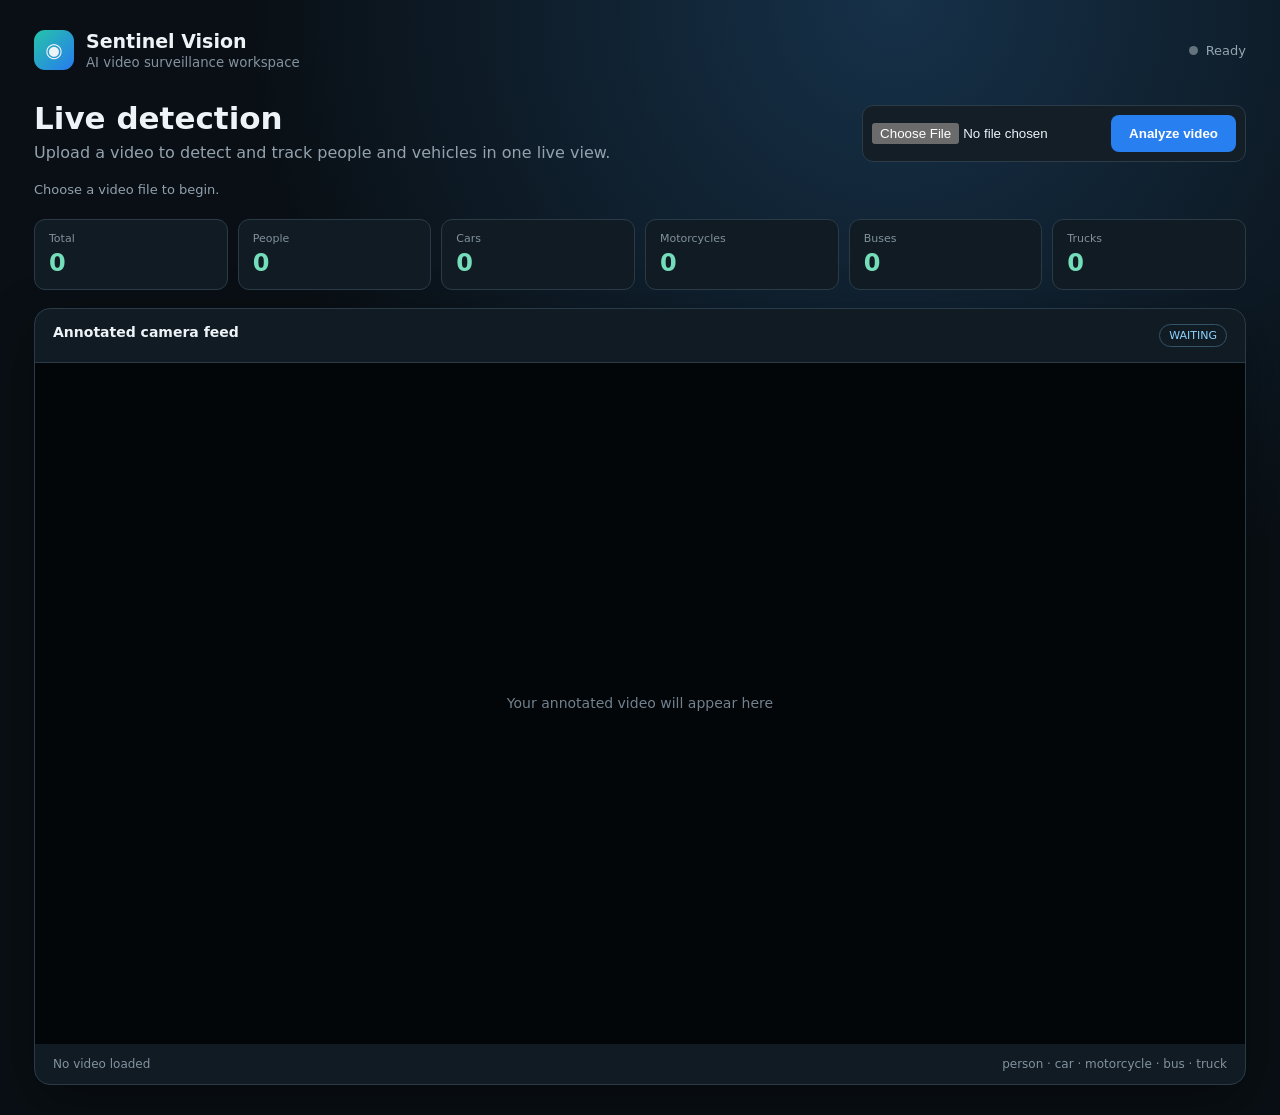
==== app/web/static/index.html @ 0e58239e "Add live object counters to detection UI" ====
<!doctype html>
<html lang="en">
<head>
  <meta charset="utf-8"><meta name="viewport" content="width=device-width,initial-scale=1">
  <title>Sentinel Vision</title>
  <style>
    :root{font-family:Inter,system-ui,sans-serif;color:#edf3f7;background:#090f14;color-scheme:dark}*{box-sizing:border-box}body{margin:0;min-height:100vh;background:radial-gradient(circle at 70% 0,#163149,#090f14 46%)}.shell{max-width:1280px;margin:auto;padding:30px 34px}.top{display:flex;justify-content:space-between;align-items:center;margin-bottom:30px}.brand{display:flex;gap:12px;align-items:center}.logo{width:40px;height:40px;border-radius:11px;display:grid;place-items:center;background:linear-gradient(135deg,#26c4a9,#277bef);font-size:20px}.brand b{font-size:19px}.brand small{display:block;color:#83929f;margin-top:3px}.status{display:flex;gap:8px;align-items:center;color:#94a5b1;font-size:13px}.dot{width:9px;height:9px;border-radius:99px;background:#64737d}.dot.live{background:#25d49a;box-shadow:0 0 14px #25d49a}.heading{display:flex;justify-content:space-between;align-items:end;margin-bottom:20px}.heading h1{font-size:31px;margin:0 0 7px}.heading p{margin:0;color:#93a2ad}.upload{display:flex;gap:9px;align-items:center;padding:9px;border:1px solid #2b3b47;border-radius:11px;background:#141e27}.upload input{max-width:230px}.button{border:0;border-radius:8px;padding:11px 18px;background:#287ff0;color:white;font-weight:700;cursor:pointer}.button:disabled{opacity:.55;cursor:wait}.message{height:23px;margin:0 0 14px;color:#91a1ad;font-size:13px}.message.good{color:#6de0b3}.message.error{color:#ff9292}.viewer{background:#111b23;border:1px solid #2a3b47;border-radius:16px;overflow:hidden;box-shadow:0 18px 55px #0005}.viewer-head{display:flex;justify-content:space-between;padding:15px 18px;border-bottom:1px solid #2a3b47;font-size:14px}.tag{color:#8ed3ff;border:1px solid #345468;border-radius:18px;padding:4px 9px;font-size:11px}.screen{background:#030608;aspect-ratio:16/9;display:grid;place-items:center}.screen img{display:none;width:100%;height:100%;object-fit:contain}.empty{color:#71818e;font-size:14px}.viewer-foot{display:flex;justify-content:space-between;padding:13px 18px;color:#82929f;font-size:12px}@media(max-width:800px){.shell{padding:20px 14px}.heading{display:block}.upload{margin-top:18px}.heading h1{font-size:26px}.upload input{max-width:170px}}
  .counters{display:grid;grid-template-columns:repeat(6,1fr);gap:10px;margin-bottom:18px}.counter{background:#111b23;border:1px solid #2a3b47;border-radius:11px;padding:12px 14px}.counter small{display:block;color:#81919d;font-size:11px}.counter b{display:block;font-size:24px;margin-top:4px;color:#74ddb9}@media(max-width:800px){.counters{grid-template-columns:repeat(3,1fr)}}
  </style>
</head>
<body><main class="shell">
  <header class="top"><div class="brand"><div class="logo">◉</div><div><b>Sentinel Vision</b><small>AI video surveillance workspace</small></div></div><div class="status"><i class="dot" id="dot"></i><span id="connection">Ready</span></div></header>
  <section class="heading"><div><h1>Live detection</h1><p>Upload a video to detect and track people and vehicles in one live view.</p></div><form class="upload" id="form"><input id="file" type="file" accept="video/*" required><button class="button" id="start">Analyze video</button></form></section>
  <div class="message" id="message">Choose a video file to begin.</div>
  <section class="counters"><div class="counter"><small>Total</small><b id="total">0</b></div><div class="counter"><small>People</small><b id="person">0</b></div><div class="counter"><small>Cars</small><b id="car">0</b></div><div class="counter"><small>Motorcycles</small><b id="motorcycle">0</b></div><div class="counter"><small>Buses</small><b id="bus">0</b></div><div class="counter"><small>Trucks</small><b id="truck">0</b></div></section>
  <section class="viewer"><div class="viewer-head"><strong>Annotated camera feed</strong><span class="tag" id="tag">WAITING</span></div><div class="screen"><div class="empty" id="empty">Your annotated video will appear here</div><img id="stream" alt="Live annotated detection stream"></div><div class="viewer-foot"><span id="filename">No video loaded</span><span>person · car · motorcycle · bus · truck</span></div></section>
</main><script>
const form=document.getElementById('form'),file=document.getElementById('file'),start=document.getElementById('start'),stream=document.getElementById('stream'),message=document.getElementById('message'),dot=document.getElementById('dot'),connection=document.getElementById('connection'),tag=document.getElementById('tag'),empty=document.getElementById('empty'),filename=document.getElementById('filename');let countTimer;
async function refreshCounts(session){const r=await fetch('/api/counts/'+session);if(!r.ok)return;const data=await r.json();for(const key of ['total','person','car','motorcycle','bus','truck'])document.getElementById(key).textContent=data[key]||0}
form.onsubmit=async e=>{e.preventDefault();if(!file.files[0])return;start.disabled=true;message.className='message';message.textContent='Uploading video…';connection.textContent='Uploading';dot.className='dot';const body=new FormData();body.append('file',file.files[0]);try{const r=await fetch('/api/uploads',{method:'POST',body}),data=await r.json();if(!r.ok)throw Error(data.detail||'Upload failed');stream.src=data.stream_url;stream.style.display='block';empty.style.display='none';filename.textContent=file.files[0].name;tag.textContent='LIVE';connection.textContent='Detection live';dot.className='dot live';message.className='message good';message.textContent='Live detection is running. Boxes show class, track ID, and confidence.';clearInterval(countTimer);countTimer=setInterval(()=>refreshCounts(data.session_id),500)}catch(err){message.className='message error';message.textContent=err.message;connection.textContent='Error';start.disabled=false}};
</script></body></html>
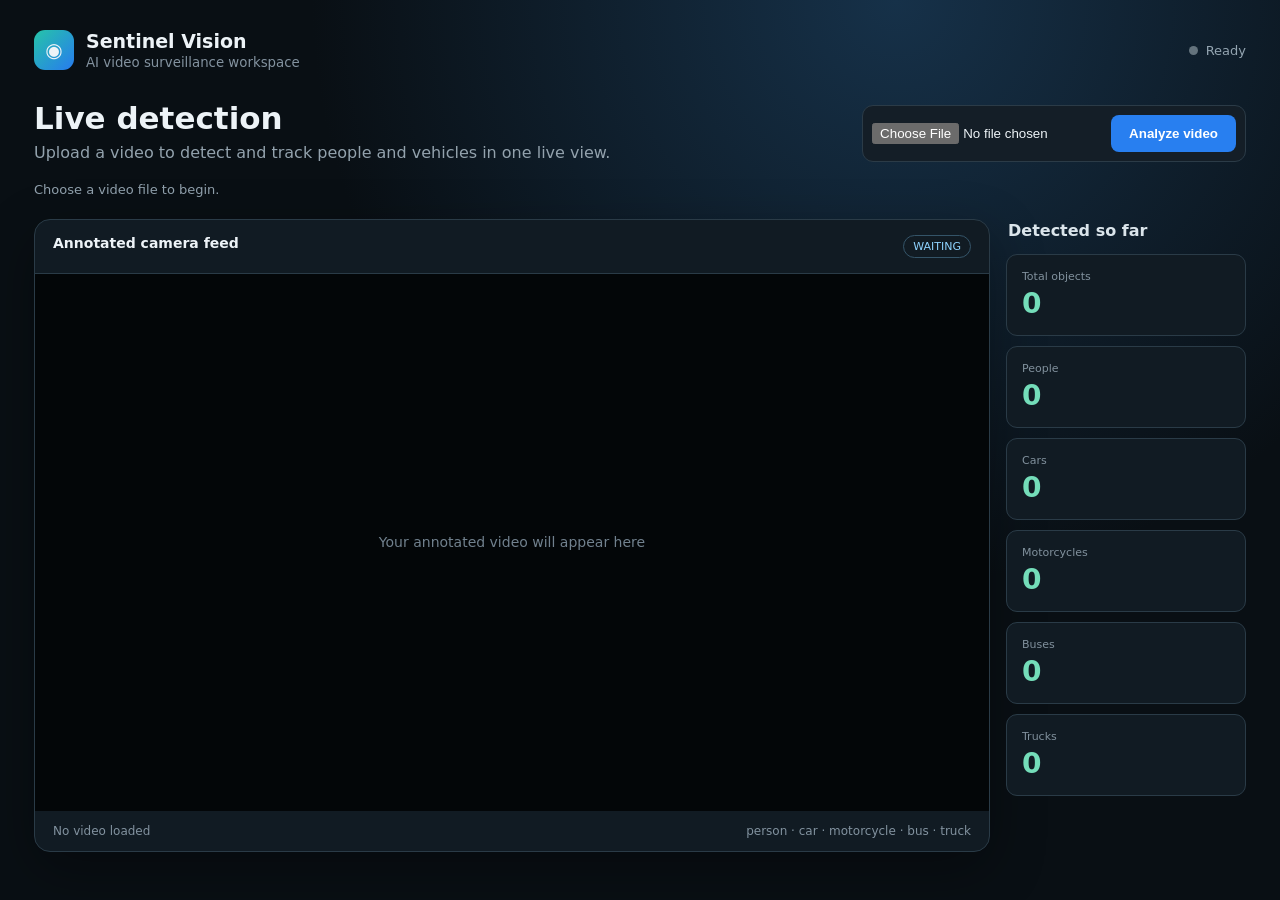
==== commit 9fa7ad8b: "Add cumulative detection counters sidebar" ====
--- a/app/web/static/index.html
+++ b/app/web/static/index.html
@@ -5,15 +5,14 @@
   <title>Sentinel Vision</title>
   <style>
     :root{font-family:Inter,system-ui,sans-serif;color:#edf3f7;background:#090f14;color-scheme:dark}*{box-sizing:border-box}body{margin:0;min-height:100vh;background:radial-gradient(circle at 70% 0,#163149,#090f14 46%)}.shell{max-width:1280px;margin:auto;padding:30px 34px}.top{display:flex;justify-content:space-between;align-items:center;margin-bottom:30px}.brand{display:flex;gap:12px;align-items:center}.logo{width:40px;height:40px;border-radius:11px;display:grid;place-items:center;background:linear-gradient(135deg,#26c4a9,#277bef);font-size:20px}.brand b{font-size:19px}.brand small{display:block;color:#83929f;margin-top:3px}.status{display:flex;gap:8px;align-items:center;color:#94a5b1;font-size:13px}.dot{width:9px;height:9px;border-radius:99px;background:#64737d}.dot.live{background:#25d49a;box-shadow:0 0 14px #25d49a}.heading{display:flex;justify-content:space-between;align-items:end;margin-bottom:20px}.heading h1{font-size:31px;margin:0 0 7px}.heading p{margin:0;color:#93a2ad}.upload{display:flex;gap:9px;align-items:center;padding:9px;border:1px solid #2b3b47;border-radius:11px;background:#141e27}.upload input{max-width:230px}.button{border:0;border-radius:8px;padding:11px 18px;background:#287ff0;color:white;font-weight:700;cursor:pointer}.button:disabled{opacity:.55;cursor:wait}.message{height:23px;margin:0 0 14px;color:#91a1ad;font-size:13px}.message.good{color:#6de0b3}.message.error{color:#ff9292}.viewer{background:#111b23;border:1px solid #2a3b47;border-radius:16px;overflow:hidden;box-shadow:0 18px 55px #0005}.viewer-head{display:flex;justify-content:space-between;padding:15px 18px;border-bottom:1px solid #2a3b47;font-size:14px}.tag{color:#8ed3ff;border:1px solid #345468;border-radius:18px;padding:4px 9px;font-size:11px}.screen{background:#030608;aspect-ratio:16/9;display:grid;place-items:center}.screen img{display:none;width:100%;height:100%;object-fit:contain}.empty{color:#71818e;font-size:14px}.viewer-foot{display:flex;justify-content:space-between;padding:13px 18px;color:#82929f;font-size:12px}@media(max-width:800px){.shell{padding:20px 14px}.heading{display:block}.upload{margin-top:18px}.heading h1{font-size:26px}.upload input{max-width:170px}}
-  .counters{display:grid;grid-template-columns:repeat(6,1fr);gap:10px;margin-bottom:18px}.counter{background:#111b23;border:1px solid #2a3b47;border-radius:11px;padding:12px 14px}.counter small{display:block;color:#81919d;font-size:11px}.counter b{display:block;font-size:24px;margin-top:4px;color:#74ddb9}@media(max-width:800px){.counters{grid-template-columns:repeat(3,1fr)}}
+  .workspace{display:grid;grid-template-columns:minmax(0,1fr) 240px;gap:16px}.counters{display:flex;flex-direction:column;gap:10px}.counter{background:#111b23;border:1px solid #2a3b47;border-radius:11px;padding:15px}.counter small{display:block;color:#81919d;font-size:11px}.counter b{display:block;font-size:28px;margin-top:4px;color:#74ddb9}.counter-title{color:#dbe5eb;font-weight:700;margin:2px 0 4px 2px}@media(max-width:800px){.workspace{grid-template-columns:1fr}.counters{display:grid;grid-template-columns:repeat(3,1fr)}.counter-title{grid-column:1/-1}}
   </style>
 </head>
 <body><main class="shell">
   <header class="top"><div class="brand"><div class="logo">◉</div><div><b>Sentinel Vision</b><small>AI video surveillance workspace</small></div></div><div class="status"><i class="dot" id="dot"></i><span id="connection">Ready</span></div></header>
   <section class="heading"><div><h1>Live detection</h1><p>Upload a video to detect and track people and vehicles in one live view.</p></div><form class="upload" id="form"><input id="file" type="file" accept="video/*" required><button class="button" id="start">Analyze video</button></form></section>
   <div class="message" id="message">Choose a video file to begin.</div>
-  <section class="counters"><div class="counter"><small>Total</small><b id="total">0</b></div><div class="counter"><small>People</small><b id="person">0</b></div><div class="counter"><small>Cars</small><b id="car">0</b></div><div class="counter"><small>Motorcycles</small><b id="motorcycle">0</b></div><div class="counter"><small>Buses</small><b id="bus">0</b></div><div class="counter"><small>Trucks</small><b id="truck">0</b></div></section>
-  <section class="viewer"><div class="viewer-head"><strong>Annotated camera feed</strong><span class="tag" id="tag">WAITING</span></div><div class="screen"><div class="empty" id="empty">Your annotated video will appear here</div><img id="stream" alt="Live annotated detection stream"></div><div class="viewer-foot"><span id="filename">No video loaded</span><span>person · car · motorcycle · bus · truck</span></div></section>
+  <section class="workspace"><section class="viewer"><div class="viewer-head"><strong>Annotated camera feed</strong><span class="tag" id="tag">WAITING</span></div><div class="screen"><div class="empty" id="empty">Your annotated video will appear here</div><img id="stream" alt="Live annotated detection stream"></div><div class="viewer-foot"><span id="filename">No video loaded</span><span>person · car · motorcycle · bus · truck</span></div></section><aside class="counters"><div class="counter-title">Detected so far</div><div class="counter"><small>Total objects</small><b id="total">0</b></div><div class="counter"><small>People</small><b id="person">0</b></div><div class="counter"><small>Cars</small><b id="car">0</b></div><div class="counter"><small>Motorcycles</small><b id="motorcycle">0</b></div><div class="counter"><small>Buses</small><b id="bus">0</b></div><div class="counter"><small>Trucks</small><b id="truck">0</b></div></aside></section>
 </main><script>
 const form=document.getElementById('form'),file=document.getElementById('file'),start=document.getElementById('start'),stream=document.getElementById('stream'),message=document.getElementById('message'),dot=document.getElementById('dot'),connection=document.getElementById('connection'),tag=document.getElementById('tag'),empty=document.getElementById('empty'),filename=document.getElementById('filename');let countTimer;
 async function refreshCounts(session){const r=await fetch('/api/counts/'+session);if(!r.ok)return;const data=await r.json();for(const key of ['total','person','car','motorcycle','bus','truck'])document.getElementById(key).textContent=data[key]||0}
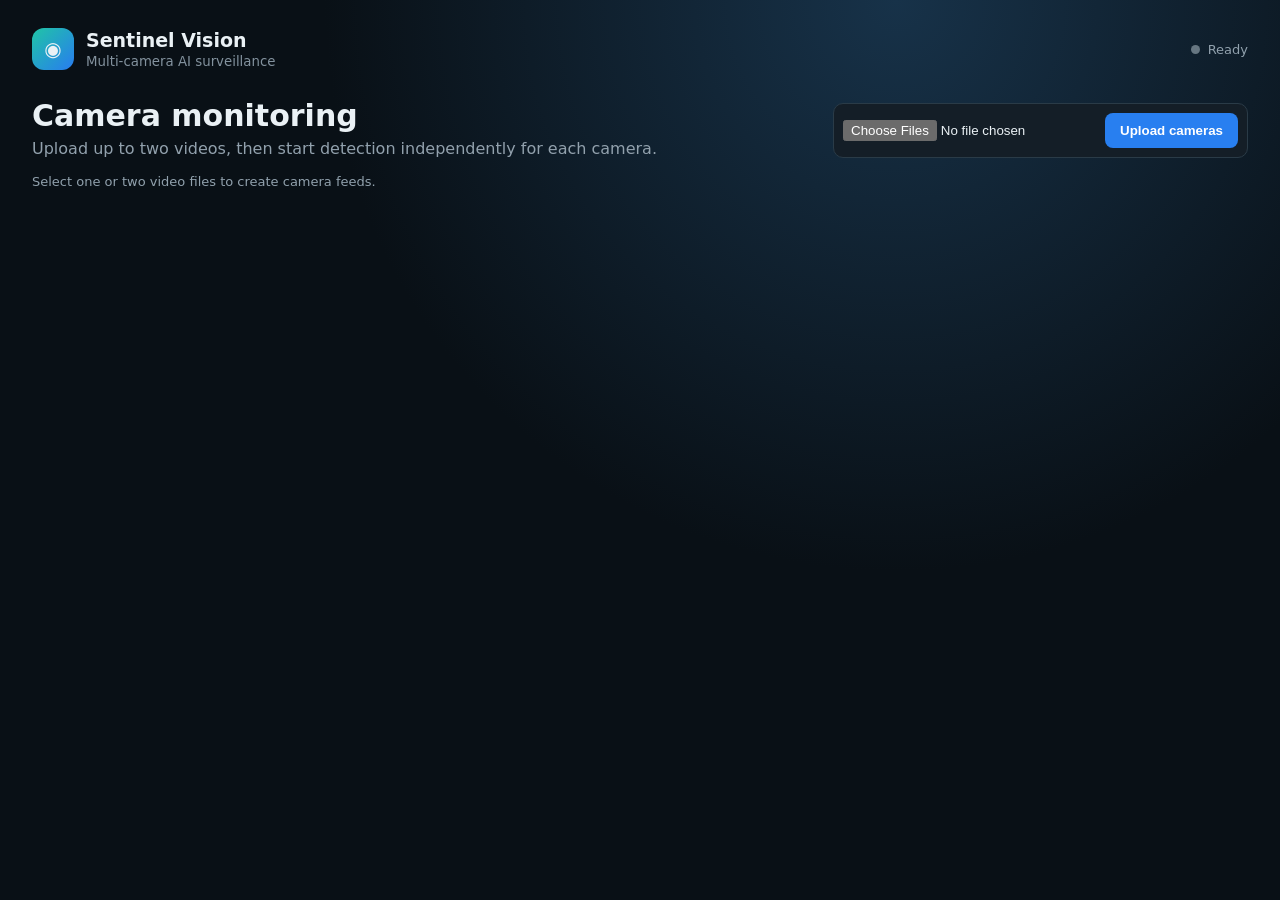
==== commit b3e640dd: "Add two-camera monitoring dashboard" ====
--- a/app/web/static/index.html
+++ b/app/web/static/index.html
@@ -1,20 +1,11 @@
-<!doctype html>
-<html lang="en">
-<head>
-  <meta charset="utf-8"><meta name="viewport" content="width=device-width,initial-scale=1">
-  <title>Sentinel Vision</title>
-  <style>
-    :root{font-family:Inter,system-ui,sans-serif;color:#edf3f7;background:#090f14;color-scheme:dark}*{box-sizing:border-box}body{margin:0;min-height:100vh;background:radial-gradient(circle at 70% 0,#163149,#090f14 46%)}.shell{max-width:1280px;margin:auto;padding:30px 34px}.top{display:flex;justify-content:space-between;align-items:center;margin-bottom:30px}.brand{display:flex;gap:12px;align-items:center}.logo{width:40px;height:40px;border-radius:11px;display:grid;place-items:center;background:linear-gradient(135deg,#26c4a9,#277bef);font-size:20px}.brand b{font-size:19px}.brand small{display:block;color:#83929f;margin-top:3px}.status{display:flex;gap:8px;align-items:center;color:#94a5b1;font-size:13px}.dot{width:9px;height:9px;border-radius:99px;background:#64737d}.dot.live{background:#25d49a;box-shadow:0 0 14px #25d49a}.heading{display:flex;justify-content:space-between;align-items:end;margin-bottom:20px}.heading h1{font-size:31px;margin:0 0 7px}.heading p{margin:0;color:#93a2ad}.upload{display:flex;gap:9px;align-items:center;padding:9px;border:1px solid #2b3b47;border-radius:11px;background:#141e27}.upload input{max-width:230px}.button{border:0;border-radius:8px;padding:11px 18px;background:#287ff0;color:white;font-weight:700;cursor:pointer}.button:disabled{opacity:.55;cursor:wait}.message{height:23px;margin:0 0 14px;color:#91a1ad;font-size:13px}.message.good{color:#6de0b3}.message.error{color:#ff9292}.viewer{background:#111b23;border:1px solid #2a3b47;border-radius:16px;overflow:hidden;box-shadow:0 18px 55px #0005}.viewer-head{display:flex;justify-content:space-between;padding:15px 18px;border-bottom:1px solid #2a3b47;font-size:14px}.tag{color:#8ed3ff;border:1px solid #345468;border-radius:18px;padding:4px 9px;font-size:11px}.screen{background:#030608;aspect-ratio:16/9;display:grid;place-items:center}.screen img{display:none;width:100%;height:100%;object-fit:contain}.empty{color:#71818e;font-size:14px}.viewer-foot{display:flex;justify-content:space-between;padding:13px 18px;color:#82929f;font-size:12px}@media(max-width:800px){.shell{padding:20px 14px}.heading{display:block}.upload{margin-top:18px}.heading h1{font-size:26px}.upload input{max-width:170px}}
-  .workspace{display:grid;grid-template-columns:minmax(0,1fr) 240px;gap:16px}.counters{display:flex;flex-direction:column;gap:10px}.counter{background:#111b23;border:1px solid #2a3b47;border-radius:11px;padding:15px}.counter small{display:block;color:#81919d;font-size:11px}.counter b{display:block;font-size:28px;margin-top:4px;color:#74ddb9}.counter-title{color:#dbe5eb;font-weight:700;margin:2px 0 4px 2px}@media(max-width:800px){.workspace{grid-template-columns:1fr}.counters{display:grid;grid-template-columns:repeat(3,1fr)}.counter-title{grid-column:1/-1}}
-  </style>
-</head>
-<body><main class="shell">
-  <header class="top"><div class="brand"><div class="logo">◉</div><div><b>Sentinel Vision</b><small>AI video surveillance workspace</small></div></div><div class="status"><i class="dot" id="dot"></i><span id="connection">Ready</span></div></header>
-  <section class="heading"><div><h1>Live detection</h1><p>Upload a video to detect and track people and vehicles in one live view.</p></div><form class="upload" id="form"><input id="file" type="file" accept="video/*" required><button class="button" id="start">Analyze video</button></form></section>
-  <div class="message" id="message">Choose a video file to begin.</div>
-  <section class="workspace"><section class="viewer"><div class="viewer-head"><strong>Annotated camera feed</strong><span class="tag" id="tag">WAITING</span></div><div class="screen"><div class="empty" id="empty">Your annotated video will appear here</div><img id="stream" alt="Live annotated detection stream"></div><div class="viewer-foot"><span id="filename">No video loaded</span><span>person · car · motorcycle · bus · truck</span></div></section><aside class="counters"><div class="counter-title">Detected so far</div><div class="counter"><small>Total objects</small><b id="total">0</b></div><div class="counter"><small>People</small><b id="person">0</b></div><div class="counter"><small>Cars</small><b id="car">0</b></div><div class="counter"><small>Motorcycles</small><b id="motorcycle">0</b></div><div class="counter"><small>Buses</small><b id="bus">0</b></div><div class="counter"><small>Trucks</small><b id="truck">0</b></div></aside></section>
-</main><script>
-const form=document.getElementById('form'),file=document.getElementById('file'),start=document.getElementById('start'),stream=document.getElementById('stream'),message=document.getElementById('message'),dot=document.getElementById('dot'),connection=document.getElementById('connection'),tag=document.getElementById('tag'),empty=document.getElementById('empty'),filename=document.getElementById('filename');let countTimer;
-async function refreshCounts(session){const r=await fetch('/api/counts/'+session);if(!r.ok)return;const data=await r.json();for(const key of ['total','person','car','motorcycle','bus','truck'])document.getElementById(key).textContent=data[key]||0}
-form.onsubmit=async e=>{e.preventDefault();if(!file.files[0])return;start.disabled=true;message.className='message';message.textContent='Uploading video…';connection.textContent='Uploading';dot.className='dot';const body=new FormData();body.append('file',file.files[0]);try{const r=await fetch('/api/uploads',{method:'POST',body}),data=await r.json();if(!r.ok)throw Error(data.detail||'Upload failed');stream.src=data.stream_url;stream.style.display='block';empty.style.display='none';filename.textContent=file.files[0].name;tag.textContent='LIVE';connection.textContent='Detection live';dot.className='dot live';message.className='message good';message.textContent='Live detection is running. Boxes show class, track ID, and confidence.';clearInterval(countTimer);countTimer=setInterval(()=>refreshCounts(data.session_id),500)}catch(err){message.className='message error';message.textContent=err.message;connection.textContent='Error';start.disabled=false}};
+<!doctype html><html lang="en"><head><meta charset="utf-8"><meta name="viewport" content="width=device-width,initial-scale=1"><title>Sentinel Vision</title><style>
+:root{font-family:Inter,system-ui,sans-serif;color:#eaf1f5;background:#091016;color-scheme:dark}*{box-sizing:border-box}body{margin:0;background:radial-gradient(circle at 70% 0,#173249,#091016 45%);min-height:100vh}.shell{max-width:1450px;margin:auto;padding:28px 32px}.top,.toolbar,.cardhead,.cardfoot{display:flex;justify-content:space-between;align-items:center}.top{margin-bottom:28px}.brand{display:flex;align-items:center;gap:12px}.logo{display:grid;place-items:center;width:42px;height:42px;border-radius:12px;background:linear-gradient(135deg,#20c5a6,#287cf0);font-size:20px}.brand b{font-size:19px}.brand small{display:block;color:#83929e;margin-top:3px}.state{display:flex;align-items:center;gap:8px;color:#91a1ad;font-size:13px}.dot{width:9px;height:9px;border-radius:50%;background:#667681}.dot.live{background:#24d49a;box-shadow:0 0 14px #24d49a}.toolbar{align-items:end;margin-bottom:16px}.toolbar h1{font-size:30px;margin:0 0 6px}.toolbar p{margin:0;color:#92a1ad}.upload{display:flex;gap:9px;align-items:center;background:#141e27;border:1px solid #2a3b47;border-radius:10px;padding:9px}.upload input{max-width:280px}.button,.control{border:0;border-radius:8px;padding:10px 15px;color:#fff;background:#287ff0;font-weight:700;cursor:pointer}.button:disabled{opacity:.5}.message{height:22px;color:#91a1ad;font-size:13px;margin-bottom:14px}.message.good{color:#6de0b3}.message.error{color:#ff9191}.cameras{display:grid;grid-template-columns:repeat(2,minmax(0,1fr));gap:18px}.card{background:#111b23dd;border:1px solid #2a3b47;border-radius:15px;overflow:hidden;box-shadow:0 18px 55px #0004}.cardhead{padding:15px 17px;border-bottom:1px solid #2a3b47}.cardhead strong{font-size:14px}.tag{font-size:11px;color:#8ed4ff;border:1px solid #34566c;border-radius:18px;padding:5px 9px}.screen{aspect-ratio:16/9;background:#020608;display:grid;place-items:center}.screen img{width:100%;height:100%;object-fit:contain}.empty{color:#72818c;font-size:13px}.actions{display:flex;gap:8px;padding:12px 16px;border-top:1px solid #2a3b47}.control{background:#20313d;border:1px solid #3a4c58;padding:8px 13px}.control:hover{background:#2e4553}.counters{display:grid;grid-template-columns:repeat(6,1fr);gap:7px;padding:0 16px 13px}.counter{background:#17242d;border:1px solid #2a3b47;border-radius:8px;padding:8px}.counter small{display:block;color:#81919d;font-size:10px}.counter b{font-size:20px;color:#74ddb9}.cardfoot{padding:11px 16px;color:#82929f;font-size:12px;border-top:1px solid #2a3b47}@media(max-width:900px){.shell{padding:20px 14px}.toolbar{display:block}.upload{margin-top:16px}.cameras{grid-template-columns:1fr}}@media(max-width:500px){.counters{grid-template-columns:repeat(3,1fr)}}
+</style></head><body><main class="shell"><header class="top"><div class="brand"><div class="logo">◉</div><div><b>Sentinel Vision</b><small>Multi-camera AI surveillance</small></div></div><div class="state"><i class="dot" id="dot"></i><span id="state">Ready</span></div></header><section class="toolbar"><div><h1>Camera monitoring</h1><p>Upload up to two videos, then start detection independently for each camera.</p></div><form class="upload" id="form"><input id="files" type="file" accept="video/*" multiple required><button class="button" id="upload">Upload cameras</button></form></section><div class="message" id="message">Select one or two video files to create camera feeds.</div><section class="cameras" id="cameras"></section></main><script>
+const form=document.getElementById('form'),files=document.getElementById('files'),upload=document.getElementById('upload'),cameras=document.getElementById('cameras'),message=document.getElementById('message'),state=document.getElementById('state'),dot=document.getElementById('dot');let feeds=[];
+const classes=['total','person','car','motorcycle','bus','truck'];
+function card(feed,index){const el=document.createElement('article');el.className='card';el.innerHTML=`<div class="cardhead"><strong>Camera ${index+1}</strong><span class="tag status">READY</span></div><div class="screen"><div class="empty">Click Start detection</div><img alt="Camera ${index+1} detection" style="display:none"></div><div class="actions"><button class="control start">Start detection</button><button class="control stop" disabled>Stop</button></div><div class="counters">${classes.map(c=>`<div class="counter"><small>${c}</small><b data-count="${c}">0</b></div>`).join('')}</div><div class="cardfoot"><span>${feed.filename}</span><span class="fps">Idle</span></div>`;const img=el.querySelector('img'),empty=el.querySelector('.empty'),tag=el.querySelector('.status'),start=el.querySelector('.start'),stop=el.querySelector('.stop');let timer;
+async function refresh(){const r=await fetch('/api/counts/'+feed.session_id);if(!r.ok)return;const data=await r.json();classes.forEach(c=>el.querySelector(`[data-count="${c}"]`).textContent=data[c]||0)}
+start.onclick=()=>{img.src=feed.stream_url;img.style.display='block';empty.style.display='none';start.disabled=true;stop.disabled=false;tag.textContent='LIVE';tag.style.color='#74ddb9';if(!feeds.some(x=>x.live)){state.textContent='Detection live';dot.className='dot live'}feed.live=true;timer=setInterval(refresh,500)};
+stop.onclick=()=>{img.removeAttribute('src');img.style.display='none';empty.style.display='block';start.disabled=false;stop.disabled=true;tag.textContent='STOPPED';tag.style.color='#8ed4ff';clearInterval(timer);feed.live=false;if(!feeds.some(x=>x.live)){state.textContent='Ready';dot.className='dot'}};cameras.appendChild(el)}
+form.onsubmit=async e=>{e.preventDefault();const selected=[...files.files].slice(0,2);if(!selected.length)return;upload.disabled=true;message.textContent='Uploading cameras…';state.textContent='Uploading';cameras.innerHTML='';feeds=[];try{for(const [index,file] of selected.entries()){const body=new FormData();body.append('file',file);const r=await fetch('/api/uploads',{method:'POST',body}),data=await r.json();if(!r.ok)throw Error(data.detail||'Upload failed');const feed={...data,filename:file.name,live:false};feeds.push(feed);card(feed,index)}message.className='message good';message.textContent=`${feeds.length} camera feed${feeds.length===1?'':'s'} ready. Start each camera when needed.`;state.textContent='Ready'}catch(err){message.className='message error';message.textContent=err.message;state.textContent='Error'}finally{upload.disabled=false}};
 </script></body></html>
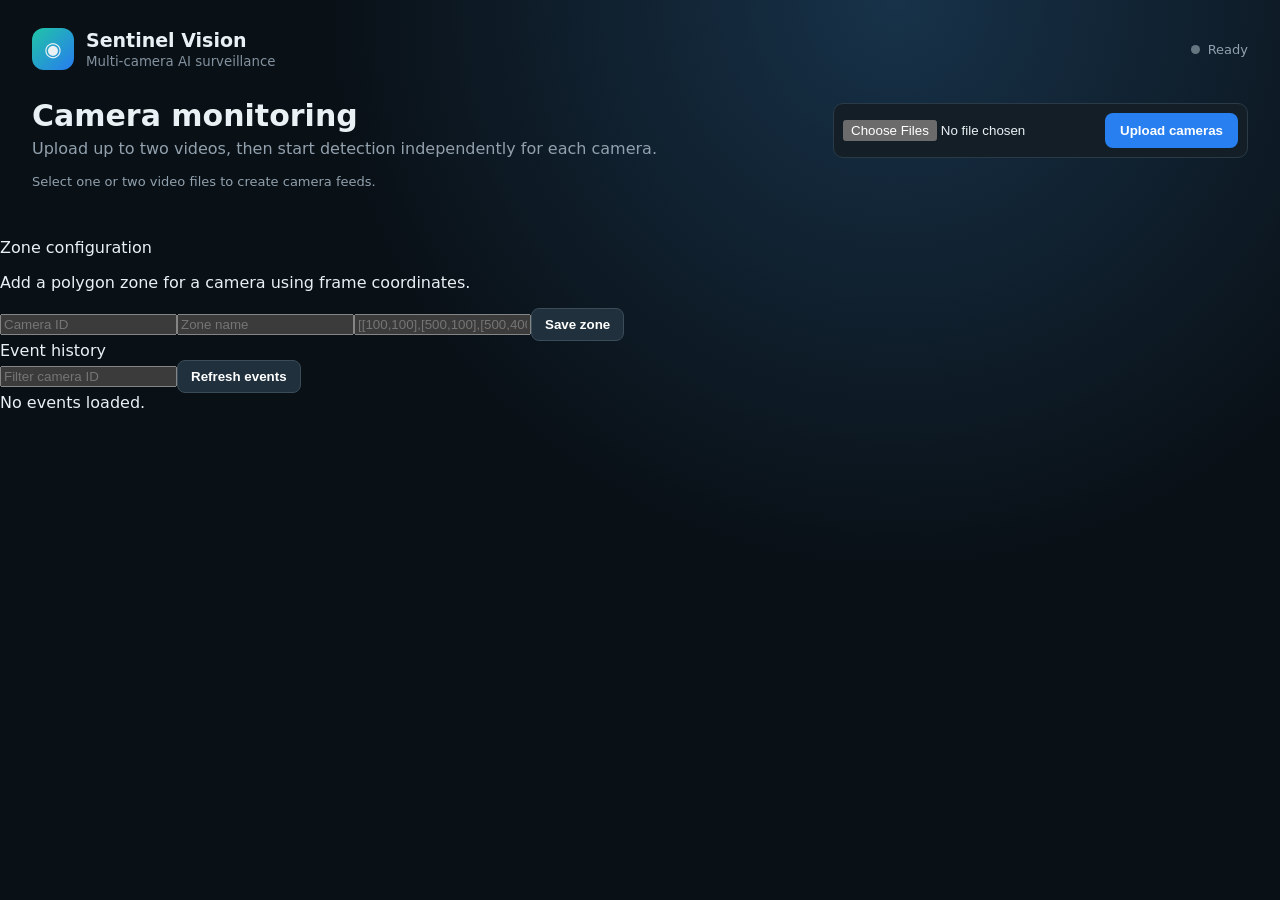
==== commit 5a8dc9b7: "Add dashboard zone and event panels" ====
--- a/app/web/static/index.html
+++ b/app/web/static/index.html
@@ -5,7 +5,14 @@
 const classes=['total','person','car','motorcycle','bus','truck'];
 function card(feed,index){const el=document.createElement('article');el.className='card';el.innerHTML=`<div class="cardhead"><strong>Camera ${index+1}</strong><span class="tag status">READY</span></div><div class="screen"><div class="empty">Click Start detection</div><img alt="Camera ${index+1} detection" style="display:none"></div><div class="actions"><button class="control start">Start detection</button><button class="control stop" disabled>Stop</button></div><div class="counters">${classes.map(c=>`<div class="counter"><small>${c}</small><b data-count="${c}">0</b></div>`).join('')}</div><div class="cardfoot"><span>${feed.filename}</span><span class="fps">Idle</span></div>`;const img=el.querySelector('img'),empty=el.querySelector('.empty'),tag=el.querySelector('.status'),start=el.querySelector('.start'),stop=el.querySelector('.stop');let timer;
 async function refresh(){const r=await fetch('/api/counts/'+feed.session_id);if(!r.ok)return;const data=await r.json();classes.forEach(c=>el.querySelector(`[data-count="${c}"]`).textContent=data[c]||0)}
-start.onclick=()=>{img.src=feed.stream_url;img.style.display='block';empty.style.display='none';start.disabled=true;stop.disabled=false;tag.textContent='LIVE';tag.style.color='#74ddb9';if(!feeds.some(x=>x.live)){state.textContent='Detection live';dot.className='dot live'}feed.live=true;timer=setInterval(refresh,500)};
+start.onclick=async()=>{await fetch('/api/reset/'+feed.session_id,{method:'POST'});img.src=feed.stream_url+'?restart='+Date.now();img.style.display='block';empty.style.display='none';start.disabled=false;start.textContent='Restart';stop.disabled=false;tag.textContent='LIVE';tag.style.color='#74ddb9';if(!feeds.some(x=>x.live)){state.textContent='Detection live';dot.className='dot live'}feed.live=true;clearInterval(timer);timer=setInterval(refresh,500)};
 stop.onclick=()=>{img.removeAttribute('src');img.style.display='none';empty.style.display='block';start.disabled=false;stop.disabled=true;tag.textContent='STOPPED';tag.style.color='#8ed4ff';clearInterval(timer);feed.live=false;if(!feeds.some(x=>x.live)){state.textContent='Ready';dot.className='dot'}};cameras.appendChild(el)}
-form.onsubmit=async e=>{e.preventDefault();const selected=[...files.files].slice(0,2);if(!selected.length)return;upload.disabled=true;message.textContent='Uploading cameras…';state.textContent='Uploading';cameras.innerHTML='';feeds=[];try{for(const [index,file] of selected.entries()){const body=new FormData();body.append('file',file);const r=await fetch('/api/uploads',{method:'POST',body}),data=await r.json();if(!r.ok)throw Error(data.detail||'Upload failed');const feed={...data,filename:file.name,live:false};feeds.push(feed);card(feed,index)}message.className='message good';message.textContent=`${feeds.length} camera feed${feeds.length===1?'':'s'} ready. Start each camera when needed.`;state.textContent='Ready'}catch(err){message.className='message error';message.textContent=err.message;state.textContent='Error'}finally{upload.disabled=false}};
+form.onsubmit=async e=>{e.preventDefault();const remaining=2-feeds.length;const selected=[...files.files].slice(0,remaining);if(!selected.length){message.className='message error';message.textContent='The dashboard supports two cameras. Stop or refresh to upload different videos.';return}upload.disabled=true;message.className='message';message.textContent='Uploading cameras…';state.textContent='Uploading';try{for(const file of selected){const body=new FormData();body.append('file',file);const r=await fetch('/api/uploads',{method:'POST',body}),data=await r.json();if(!r.ok)throw Error(data.detail||'Upload failed');const feed={...data,filename:file.name,live:false};feeds.push(feed);card(feed,feeds.length-1)}message.className='message good';message.textContent=`${feeds.length} camera feed${feeds.length===1?'':'s'} ready. Start each camera when needed.`;state.textContent='Ready';files.value=''}catch(err){message.className='message error';message.textContent=err.message;state.textContent='Error'}finally{upload.disabled=false}};
+</script>
+<section class="dashboard-tools"><div class="tool-card"><div class="tool-title">Zone configuration</div><p>Add a polygon zone for a camera using frame coordinates.</p><form id="zone-form"><input id="zone-camera" placeholder="Camera ID" required><input id="zone-name" placeholder="Zone name" required><input id="zone-polygon" placeholder="[[100,100],[500,100],[500,400]]" required><button class="control">Save zone</button></form><div id="zone-message"></div></div><div class="tool-card"><div class="tool-title">Event history</div><div class="filters"><input id="event-camera" placeholder="Filter camera ID"><button class="control" id="refresh-events">Refresh events</button></div><div id="event-list">No events loaded.</div></div></section>
+<script>
+const zoneForm=document.getElementById('zone-form'),zoneMessage=document.getElementById('zone-message'),eventList=document.getElementById('event-list');
+zoneForm.onsubmit=async e=>{e.preventDefault();try{const response=await fetch('/zones',{method:'POST',headers:{'Content-Type':'application/json'},body:JSON.stringify({camera_id:document.getElementById('zone-camera').value,zone:{id:document.getElementById('zone-name').value,polygon:JSON.parse(document.getElementById('zone-polygon').value)}})});const data=await response.json();if(!response.ok)throw Error(data.detail||'Could not save zone');zoneMessage.textContent='Zone saved.';zoneForm.reset()}catch(error){zoneMessage.textContent=error.message}};
+async function loadEvents(){const camera=document.getElementById('event-camera').value;const response=await fetch('/events?limit=100'+(camera?'&camera_id='+encodeURIComponent(camera):''));const data=await response.json();eventList.innerHTML=data.length?data.map(event=>`<div class="event-row"><b>${event.object_class}</b><span>${event.camera_id} · ${event.zone_id}</span><small>${new Date(event.timestamp).toLocaleString()} · ${(event.confidence*100).toFixed(0)}%</small></div>`).join(''):'No events found.'}
+document.getElementById('refresh-events').onclick=loadEvents;loadEvents();
 </script></body></html>
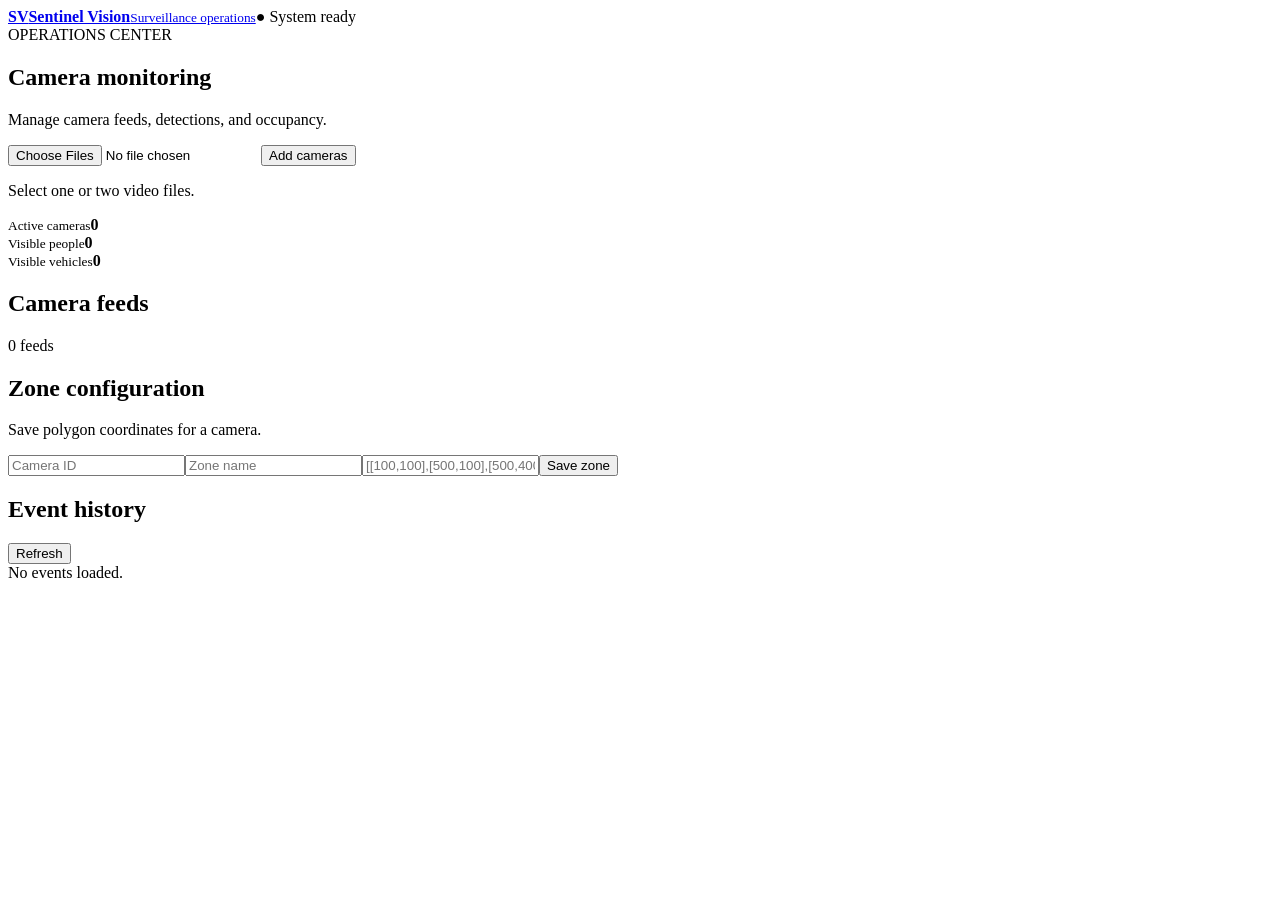
==== commit c551ffb6: "Split dashboard UI into maintainable frontend files" ====
--- a/app/web/static/index.html
+++ b/app/web/static/index.html
@@ -1,18 +1,6 @@
-<!doctype html><html lang="en"><head><meta charset="utf-8"><meta name="viewport" content="width=device-width,initial-scale=1"><title>Sentinel Vision</title><style>
-:root{font-family:Inter,system-ui,sans-serif;color:#eaf1f5;background:#091016;color-scheme:dark}*{box-sizing:border-box}body{margin:0;background:radial-gradient(circle at 70% 0,#173249,#091016 45%);min-height:100vh}.shell{max-width:1450px;margin:auto;padding:28px 32px}.top,.toolbar,.cardhead,.cardfoot{display:flex;justify-content:space-between;align-items:center}.top{margin-bottom:28px}.brand{display:flex;align-items:center;gap:12px}.logo{display:grid;place-items:center;width:42px;height:42px;border-radius:12px;background:linear-gradient(135deg,#20c5a6,#287cf0);font-size:20px}.brand b{font-size:19px}.brand small{display:block;color:#83929e;margin-top:3px}.state{display:flex;align-items:center;gap:8px;color:#91a1ad;font-size:13px}.dot{width:9px;height:9px;border-radius:50%;background:#667681}.dot.live{background:#24d49a;box-shadow:0 0 14px #24d49a}.toolbar{align-items:end;margin-bottom:16px}.toolbar h1{font-size:30px;margin:0 0 6px}.toolbar p{margin:0;color:#92a1ad}.upload{display:flex;gap:9px;align-items:center;background:#141e27;border:1px solid #2a3b47;border-radius:10px;padding:9px}.upload input{max-width:280px}.button,.control{border:0;border-radius:8px;padding:10px 15px;color:#fff;background:#287ff0;font-weight:700;cursor:pointer}.button:disabled{opacity:.5}.message{height:22px;color:#91a1ad;font-size:13px;margin-bottom:14px}.message.good{color:#6de0b3}.message.error{color:#ff9191}.cameras{display:grid;grid-template-columns:repeat(2,minmax(0,1fr));gap:18px}.card{background:#111b23dd;border:1px solid #2a3b47;border-radius:15px;overflow:hidden;box-shadow:0 18px 55px #0004}.cardhead{padding:15px 17px;border-bottom:1px solid #2a3b47}.cardhead strong{font-size:14px}.tag{font-size:11px;color:#8ed4ff;border:1px solid #34566c;border-radius:18px;padding:5px 9px}.screen{aspect-ratio:16/9;background:#020608;display:grid;place-items:center}.screen img{width:100%;height:100%;object-fit:contain}.empty{color:#72818c;font-size:13px}.actions{display:flex;gap:8px;padding:12px 16px;border-top:1px solid #2a3b47}.control{background:#20313d;border:1px solid #3a4c58;padding:8px 13px}.control:hover{background:#2e4553}.counters{display:grid;grid-template-columns:repeat(6,1fr);gap:7px;padding:0 16px 13px}.counter{background:#17242d;border:1px solid #2a3b47;border-radius:8px;padding:8px}.counter small{display:block;color:#81919d;font-size:10px}.counter b{font-size:20px;color:#74ddb9}.cardfoot{padding:11px 16px;color:#82929f;font-size:12px;border-top:1px solid #2a3b47}@media(max-width:900px){.shell{padding:20px 14px}.toolbar{display:block}.upload{margin-top:16px}.cameras{grid-template-columns:1fr}}@media(max-width:500px){.counters{grid-template-columns:repeat(3,1fr)}}
-</style></head><body><main class="shell"><header class="top"><div class="brand"><div class="logo">◉</div><div><b>Sentinel Vision</b><small>Multi-camera AI surveillance</small></div></div><div class="state"><i class="dot" id="dot"></i><span id="state">Ready</span></div></header><section class="toolbar"><div><h1>Camera monitoring</h1><p>Upload up to two videos, then start detection independently for each camera.</p></div><form class="upload" id="form"><input id="files" type="file" accept="video/*" multiple required><button class="button" id="upload">Upload cameras</button></form></section><div class="message" id="message">Select one or two video files to create camera feeds.</div><section class="cameras" id="cameras"></section></main><script>
-const form=document.getElementById('form'),files=document.getElementById('files'),upload=document.getElementById('upload'),cameras=document.getElementById('cameras'),message=document.getElementById('message'),state=document.getElementById('state'),dot=document.getElementById('dot');let feeds=[];
-const classes=['total','person','car','motorcycle','bus','truck'];
-function card(feed,index){const el=document.createElement('article');el.className='card';el.innerHTML=`<div class="cardhead"><strong>Camera ${index+1}</strong><span class="tag status">READY</span></div><div class="screen"><div class="empty">Click Start detection</div><img alt="Camera ${index+1} detection" style="display:none"></div><div class="actions"><button class="control start">Start detection</button><button class="control stop" disabled>Stop</button></div><div class="counters">${classes.map(c=>`<div class="counter"><small>${c}</small><b data-count="${c}">0</b></div>`).join('')}</div><div class="cardfoot"><span>${feed.filename}</span><span class="fps">Idle</span></div>`;const img=el.querySelector('img'),empty=el.querySelector('.empty'),tag=el.querySelector('.status'),start=el.querySelector('.start'),stop=el.querySelector('.stop');let timer;
-async function refresh(){const r=await fetch('/api/counts/'+feed.session_id);if(!r.ok)return;const data=await r.json();classes.forEach(c=>el.querySelector(`[data-count="${c}"]`).textContent=data[c]||0)}
-start.onclick=async()=>{await fetch('/api/reset/'+feed.session_id,{method:'POST'});img.src=feed.stream_url+'?restart='+Date.now();img.style.display='block';empty.style.display='none';start.disabled=false;start.textContent='Restart';stop.disabled=false;tag.textContent='LIVE';tag.style.color='#74ddb9';if(!feeds.some(x=>x.live)){state.textContent='Detection live';dot.className='dot live'}feed.live=true;clearInterval(timer);timer=setInterval(refresh,500)};
-stop.onclick=()=>{img.removeAttribute('src');img.style.display='none';empty.style.display='block';start.disabled=false;stop.disabled=true;tag.textContent='STOPPED';tag.style.color='#8ed4ff';clearInterval(timer);feed.live=false;if(!feeds.some(x=>x.live)){state.textContent='Ready';dot.className='dot'}};cameras.appendChild(el)}
-form.onsubmit=async e=>{e.preventDefault();const remaining=2-feeds.length;const selected=[...files.files].slice(0,remaining);if(!selected.length){message.className='message error';message.textContent='The dashboard supports two cameras. Stop or refresh to upload different videos.';return}upload.disabled=true;message.className='message';message.textContent='Uploading cameras…';state.textContent='Uploading';try{for(const file of selected){const body=new FormData();body.append('file',file);const r=await fetch('/api/uploads',{method:'POST',body}),data=await r.json();if(!r.ok)throw Error(data.detail||'Upload failed');const feed={...data,filename:file.name,live:false};feeds.push(feed);card(feed,feeds.length-1)}message.className='message good';message.textContent=`${feeds.length} camera feed${feeds.length===1?'':'s'} ready. Start each camera when needed.`;state.textContent='Ready';files.value=''}catch(err){message.className='message error';message.textContent=err.message;state.textContent='Error'}finally{upload.disabled=false}};
-</script>
-<section class="dashboard-tools"><div class="tool-card"><div class="tool-title">Zone configuration</div><p>Add a polygon zone for a camera using frame coordinates.</p><form id="zone-form"><input id="zone-camera" placeholder="Camera ID" required><input id="zone-name" placeholder="Zone name" required><input id="zone-polygon" placeholder="[[100,100],[500,100],[500,400]]" required><button class="control">Save zone</button></form><div id="zone-message"></div></div><div class="tool-card"><div class="tool-title">Event history</div><div class="filters"><input id="event-camera" placeholder="Filter camera ID"><button class="control" id="refresh-events">Refresh events</button></div><div id="event-list">No events loaded.</div></div></section>
-<script>
-const zoneForm=document.getElementById('zone-form'),zoneMessage=document.getElementById('zone-message'),eventList=document.getElementById('event-list');
-zoneForm.onsubmit=async e=>{e.preventDefault();try{const response=await fetch('/zones',{method:'POST',headers:{'Content-Type':'application/json'},body:JSON.stringify({camera_id:document.getElementById('zone-camera').value,zone:{id:document.getElementById('zone-name').value,polygon:JSON.parse(document.getElementById('zone-polygon').value)}})});const data=await response.json();if(!response.ok)throw Error(data.detail||'Could not save zone');zoneMessage.textContent='Zone saved.';zoneForm.reset()}catch(error){zoneMessage.textContent=error.message}};
-async function loadEvents(){const camera=document.getElementById('event-camera').value;const response=await fetch('/events?limit=100'+(camera?'&camera_id='+encodeURIComponent(camera):''));const data=await response.json();eventList.innerHTML=data.length?data.map(event=>`<div class="event-row"><b>${event.object_class}</b><span>${event.camera_id} · ${event.zone_id}</span><small>${new Date(event.timestamp).toLocaleString()} · ${(event.confidence*100).toFixed(0)}%</small></div>`).join(''):'No events found.'}
-document.getElementById('refresh-events').onclick=loadEvents;loadEvents();
-</script></body></html>
+<!doctype html>
+<html lang="en"><head><meta charset="utf-8"><meta name="viewport" content="width=device-width,initial-scale=1"><title>Sentinel Vision</title><link rel="stylesheet" href="/ui/static/dashboard.css"></head>
+<body><main class="shell"><header class="topbar"><a class="brand" href="/ui"><b>SV</b><span><strong>Sentinel Vision</strong><small>Surveillance operations</small></span></a><span id="system-status">● System ready</span></header>
+<section class="heading"><div><label>OPERATIONS CENTER</label><h1>Camera monitoring</h1><p>Manage camera feeds, detections, and occupancy.</p></div><form id="upload-form"><input id="video-files" type="file" accept="video/*" multiple required><button id="upload-button">Add cameras</button></form></section><p id="notice">Select one or two video files.</p>
+<section class="summary"><div><small>Active cameras</small><strong id="active-cameras">0</strong></div><div><small>Visible people</small><strong id="summary-people">0</strong></div><div><small>Visible vehicles</small><strong id="summary-vehicles">0</strong></div></section><section class="section-title"><h2>Camera feeds</h2><span id="feed-count">0 feeds</span></section><section id="camera-grid" class="camera-grid"></section>
+<section class="lower-grid"><section class="panel"><h2>Zone configuration</h2><p>Save polygon coordinates for a camera.</p><form id="zone-form"><input id="zone-camera" placeholder="Camera ID" required><input id="zone-name" placeholder="Zone name" required><input id="zone-polygon" placeholder="[[100,100],[500,100],[500,400]]" required><button>Save zone</button></form><small id="zone-message"></small></section><section class="panel"><div class="panel-row"><h2>Event history</h2><button id="refresh-events">Refresh</button></div><div id="event-list">No events loaded.</div></section></section></main><script src="/ui/static/dashboard.js" defer></script></body></html>
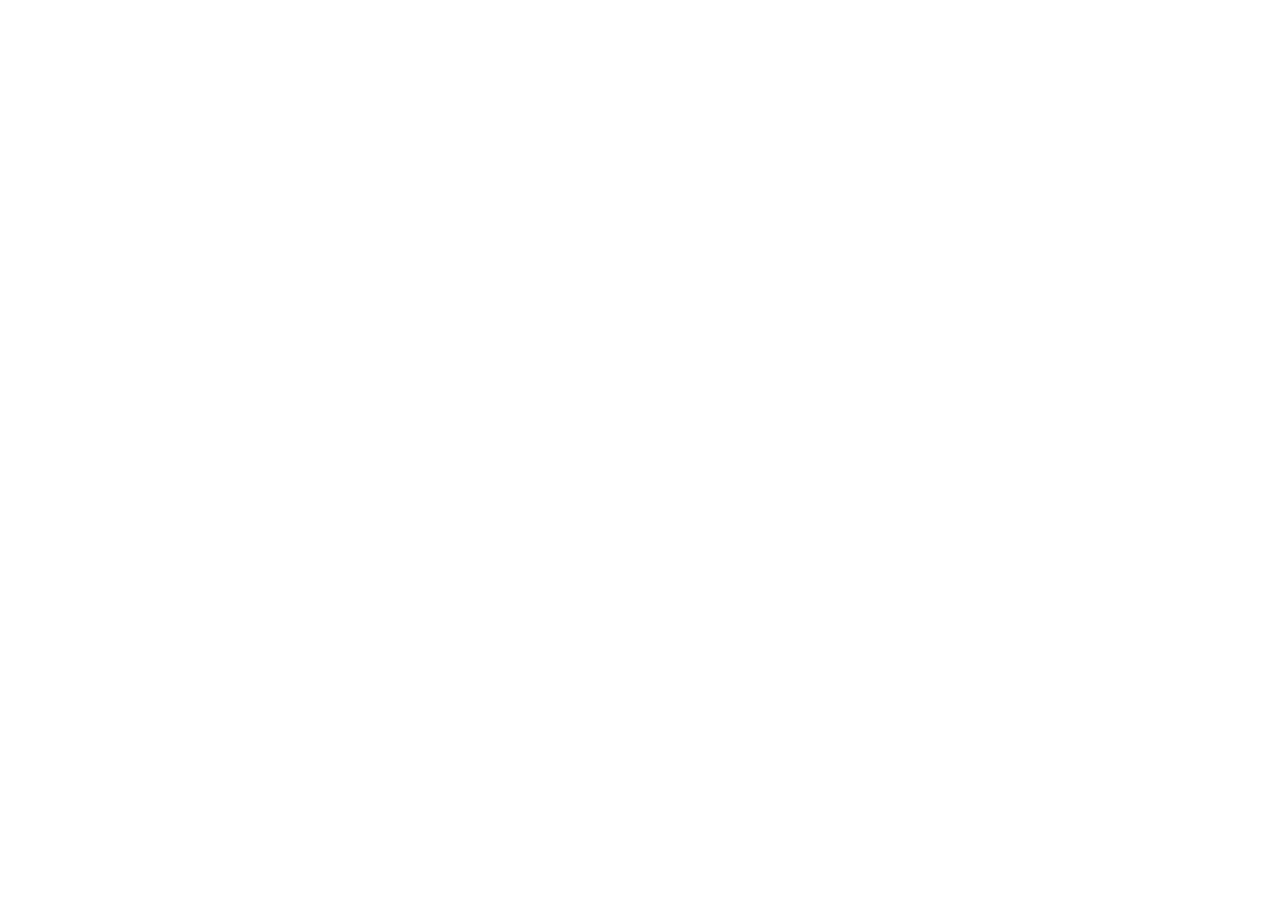
==== commit 676a6065: "Rebuild dashboard with component-based professional layout" ====
--- a/app/web/static/index.html
+++ b/app/web/static/index.html
@@ -1,6 +1 @@
-<!doctype html>
-<html lang="en"><head><meta charset="utf-8"><meta name="viewport" content="width=device-width,initial-scale=1"><title>Sentinel Vision</title><link rel="stylesheet" href="/ui/static/dashboard.css"></head>
-<body><main class="shell"><header class="topbar"><a class="brand" href="/ui"><b>SV</b><span><strong>Sentinel Vision</strong><small>Surveillance operations</small></span></a><span id="system-status">● System ready</span></header>
-<section class="heading"><div><label>OPERATIONS CENTER</label><h1>Camera monitoring</h1><p>Manage camera feeds, detections, and occupancy.</p></div><form id="upload-form"><input id="video-files" type="file" accept="video/*" multiple required><button id="upload-button">Add cameras</button></form></section><p id="notice">Select one or two video files.</p>
-<section class="summary"><div><small>Active cameras</small><strong id="active-cameras">0</strong></div><div><small>Visible people</small><strong id="summary-people">0</strong></div><div><small>Visible vehicles</small><strong id="summary-vehicles">0</strong></div></section><section class="section-title"><h2>Camera feeds</h2><span id="feed-count">0 feeds</span></section><section id="camera-grid" class="camera-grid"></section>
-<section class="lower-grid"><section class="panel"><h2>Zone configuration</h2><p>Save polygon coordinates for a camera.</p><form id="zone-form"><input id="zone-camera" placeholder="Camera ID" required><input id="zone-name" placeholder="Zone name" required><input id="zone-polygon" placeholder="[[100,100],[500,100],[500,400]]" required><button>Save zone</button></form><small id="zone-message"></small></section><section class="panel"><div class="panel-row"><h2>Event history</h2><button id="refresh-events">Refresh</button></div><div id="event-list">No events loaded.</div></section></section></main><script src="/ui/static/dashboard.js" defer></script></body></html>
+<!doctype html><html><head><meta charset="utf-8"><meta name="viewport" content="width=device-width,initial-scale=1"><title>Sentinel Vision</title><link rel="stylesheet" href="/ui/static/dashboard.css"></head><body><div id="app"></div><script type="module" src="/ui/static/dashboard.js"></script></body></html>
